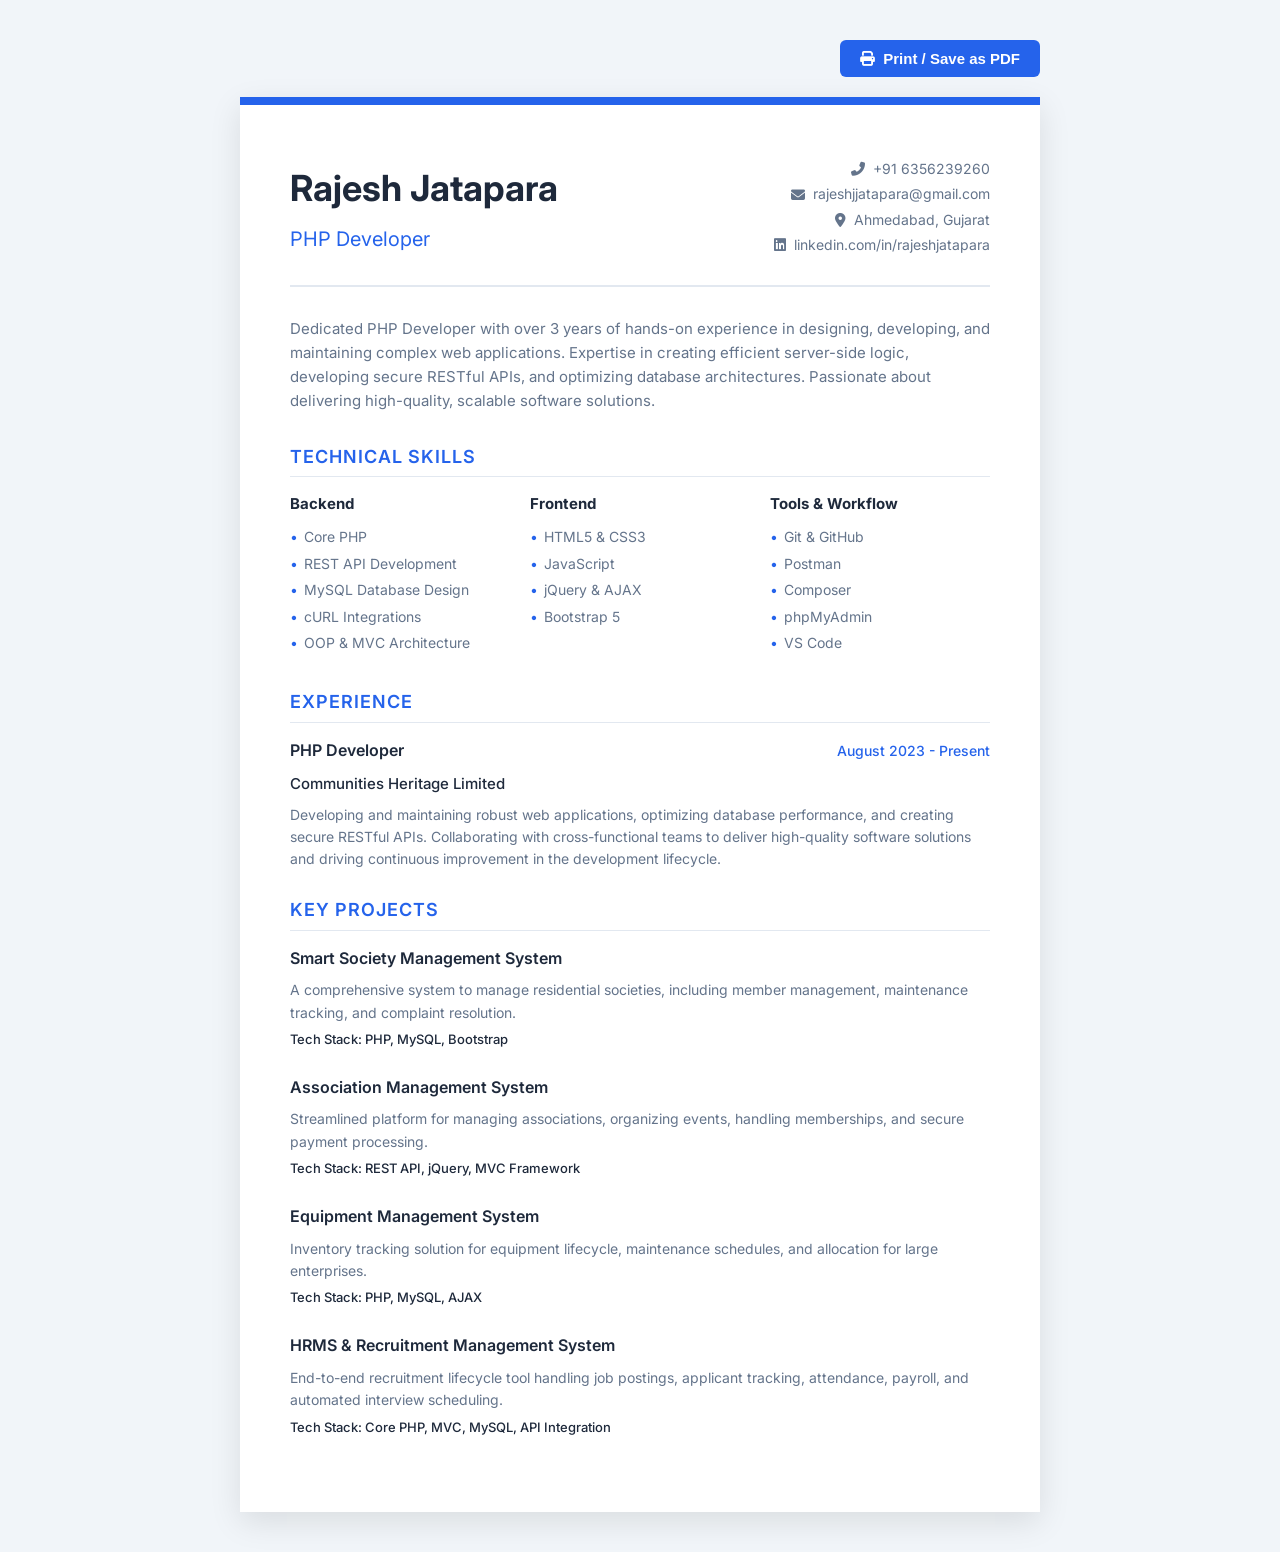
==== resume.html @ 8729abc8 "Initial commit" ====
<!DOCTYPE html>
<html lang="en">
<head>
    <meta charset="UTF-8">
    <meta name="viewport" content="width=device-width, initial-scale=1.0">
    <title>Rajesh Jatapara - Resume</title>
    <!-- Google Fonts -->
    <link rel="preconnect" href="https://fonts.googleapis.com">
    <link rel="preconnect" href="https://fonts.gstatic.com" crossorigin>
    <link href="https://fonts.googleapis.com/css2?family=Inter:wght@300;400;500;600;700&display=swap" rel="stylesheet">
    <link rel="stylesheet" href="https://cdnjs.cloudflare.com/ajax/libs/font-awesome/6.4.2/css/all.min.css">
    <style>
        :root {
            --primary: #2563EB;
            --text-main: #1e293b;
            --text-light: #64748b;
            --bg-light: #f8fafc;
            --border: #e2e8f0;
        }

        body {
            font-family: 'Inter', sans-serif;
            color: var(--text-main);
            background-color: #f1f5f9;
            margin: 0;
            padding: 40px 20px;
            line-height: 1.6;
        }

        .resume-container {
            max-width: 800px;
            margin: 0 auto;
            background: white;
            padding: 50px;
            box-shadow: 0 10px 30px rgba(0,0,0,0.1);
            border-top: 8px solid var(--primary);
            box-sizing: border-box;
        }

        .header {
            display: flex;
            justify-content: space-between;
            align-items: center;
            border-bottom: 2px solid var(--border);
            padding-bottom: 25px;
            margin-bottom: 30px;
        }

        .header-left h1 {
            margin: 0;
            font-size: 36px;
            font-weight: 700;
            color: var(--text-main);
        }

        .header-left h2 {
            margin: 5px 0 0;
            font-size: 20px;
            font-weight: 400;
            color: var(--primary);
        }

        .contact-info {
            text-align: right;
            font-size: 14px;
            color: var(--text-light);
        }

        .contact-info p {
            margin: 3px 0;
            display: flex;
            align-items: center;
            justify-content: flex-end;
            gap: 8px;
        }

        .section-title {
            font-size: 18px;
            font-weight: 600;
            color: var(--primary);
            text-transform: uppercase;
            letter-spacing: 1px;
            margin-bottom: 15px;
            border-bottom: 1px solid var(--border);
            padding-bottom: 5px;
        }

        .summary {
            font-size: 15px;
            color: var(--text-light);
            margin-bottom: 30px;
        }

        .skills-grid {
            display: grid;
            grid-template-columns: repeat(3, 1fr);
            gap: 20px;
            margin-bottom: 30px;
        }

        .skill-group h4 {
            margin: 0 0 10px;
            font-size: 15px;
            color: var(--text-main);
        }

        .skill-list {
            list-style: none;
            padding: 0;
            margin: 0;
            font-size: 14px;
            color: var(--text-light);
        }

        .skill-list li {
            margin-bottom: 4px;
            display: flex;
            align-items: center;
            gap: 6px;
        }

        .skill-list li::before {
            content: '•';
            color: var(--primary);
        }

        .experience-item, .project-item {
            margin-bottom: 25px;
        }

        .item-header {
            display: flex;
            justify-content: space-between;
            align-items: baseline;
            margin-bottom: 8px;
        }

        .item-title {
            font-size: 16px;
            font-weight: 600;
            margin: 0;
        }

        .item-subtitle {
            font-size: 15px;
            font-weight: 500;
            color: var(--text-main);
            margin: 0;
        }

        .item-date {
            font-size: 14px;
            color: var(--primary);
            font-weight: 500;
        }

        .item-desc {
            font-size: 14px;
            color: var(--text-light);
            margin: 8px 0 0;
        }

        .tech-stack {
            font-size: 13px;
            color: var(--text-main);
            font-weight: 500;
            margin-top: 5px;
        }

        /* Action bar for printing */
        .action-bar {
            max-width: 800px;
            margin: 0 auto 20px;
            text-align: right;
        }

        .btn-print {
            background-color: var(--primary);
            color: white;
            border: none;
            padding: 10px 20px;
            font-size: 15px;
            font-weight: 600;
            border-radius: 6px;
            cursor: pointer;
            display: inline-flex;
            align-items: center;
            gap: 8px;
            transition: background-color 0.2s;
        }

        .btn-print:hover {
            background-color: #1d4ed8;
        }

        /* Print Styles */
        @media print {
            body {
                background: white;
                padding: 0;
                -webkit-print-color-adjust: exact;
                print-color-adjust: exact;
            }
            .resume-container {
                box-shadow: none;
                padding: 0;
                max-width: 100%;
            }
            .action-bar {
                display: none;
            }
        }
    </style>
</head>
<body>

    <div class="action-bar">
        <button class="btn-print" onclick="window.print()">
            <i class="fas fa-print"></i> Print / Save as PDF
        </button>
    </div>

    <div class="resume-container">
        
        <div class="header">
            <div class="header-left">
                <h1>Rajesh Jatapara</h1>
                <h2>PHP Developer</h2>
            </div>
            <div class="contact-info">
                <p><i class="fas fa-phone-alt"></i> +91 6356239260</p>
                <p><i class="fas fa-envelope"></i> rajeshjjatapara@gmail.com</p>
                <p><i class="fas fa-map-marker-alt"></i> Ahmedabad, Gujarat</p>
                <p><i class="fab fa-linkedin"></i> linkedin.com/in/rajeshjatapara</p>
            </div>
        </div>

        <div class="summary">
            Dedicated PHP Developer with over 3 years of hands-on experience in designing, developing, and maintaining complex web applications. Expertise in creating efficient server-side logic, developing secure RESTful APIs, and optimizing database architectures. Passionate about delivering high-quality, scalable software solutions.
        </div>

        <h3 class="section-title">Technical Skills</h3>
        <div class="skills-grid">
            <div class="skill-group">
                <h4>Backend</h4>
                <ul class="skill-list">
                    <li>Core PHP</li>
                    <li>REST API Development</li>
                    <li>MySQL Database Design</li>
                    <li>cURL Integrations</li>
                    <li>OOP & MVC Architecture</li>
                </ul>
            </div>
            <div class="skill-group">
                <h4>Frontend</h4>
                <ul class="skill-list">
                    <li>HTML5 & CSS3</li>
                    <li>JavaScript</li>
                    <li>jQuery & AJAX</li>
                    <li>Bootstrap 5</li>
                </ul>
            </div>
            <div class="skill-group">
                <h4>Tools & Workflow</h4>
                <ul class="skill-list">
                    <li>Git & GitHub</li>
                    <li>Postman</li>
                    <li>Composer</li>
                    <li>phpMyAdmin</li>
                    <li>VS Code</li>
                </ul>
            </div>
        </div>

        <h3 class="section-title">Experience</h3>
        <div class="experience-item">
            <div class="item-header">
                <h4 class="item-title">PHP Developer</h4>
                <span class="item-date">August 2023 - Present</span>
            </div>
            <p class="item-subtitle">Communities Heritage Limited</p>
            <p class="item-desc">
                Developing and maintaining robust web applications, optimizing database performance, and creating secure RESTful APIs. Collaborating with cross-functional teams to deliver high-quality software solutions and driving continuous improvement in the development lifecycle.
            </p>
        </div>

        <h3 class="section-title">Key Projects</h3>
        
        <div class="project-item">
            <div class="item-header">
                <h4 class="item-title">Smart Society Management System</h4>
            </div>
            <p class="item-desc">A comprehensive system to manage residential societies, including member management, maintenance tracking, and complaint resolution.</p>
            <p class="tech-stack">Tech Stack: PHP, MySQL, Bootstrap</p>
        </div>

        <div class="project-item">
            <div class="item-header">
                <h4 class="item-title">Association Management System</h4>
            </div>
            <p class="item-desc">Streamlined platform for managing associations, organizing events, handling memberships, and secure payment processing.</p>
            <p class="tech-stack">Tech Stack: REST API, jQuery, MVC Framework</p>
        </div>

        <div class="project-item">
            <div class="item-header">
                <h4 class="item-title">Equipment Management System</h4>
            </div>
            <p class="item-desc">Inventory tracking solution for equipment lifecycle, maintenance schedules, and allocation for large enterprises.</p>
            <p class="tech-stack">Tech Stack: PHP, MySQL, AJAX</p>
        </div>

        <div class="project-item">
            <div class="item-header">
                <h4 class="item-title">HRMS & Recruitment Management System</h4>
            </div>
            <p class="item-desc">End-to-end recruitment lifecycle tool handling job postings, applicant tracking, attendance, payroll, and automated interview scheduling.</p>
            <p class="tech-stack">Tech Stack: Core PHP, MVC, MySQL, API Integration</p>
        </div>

    </div>
</body>
</html>
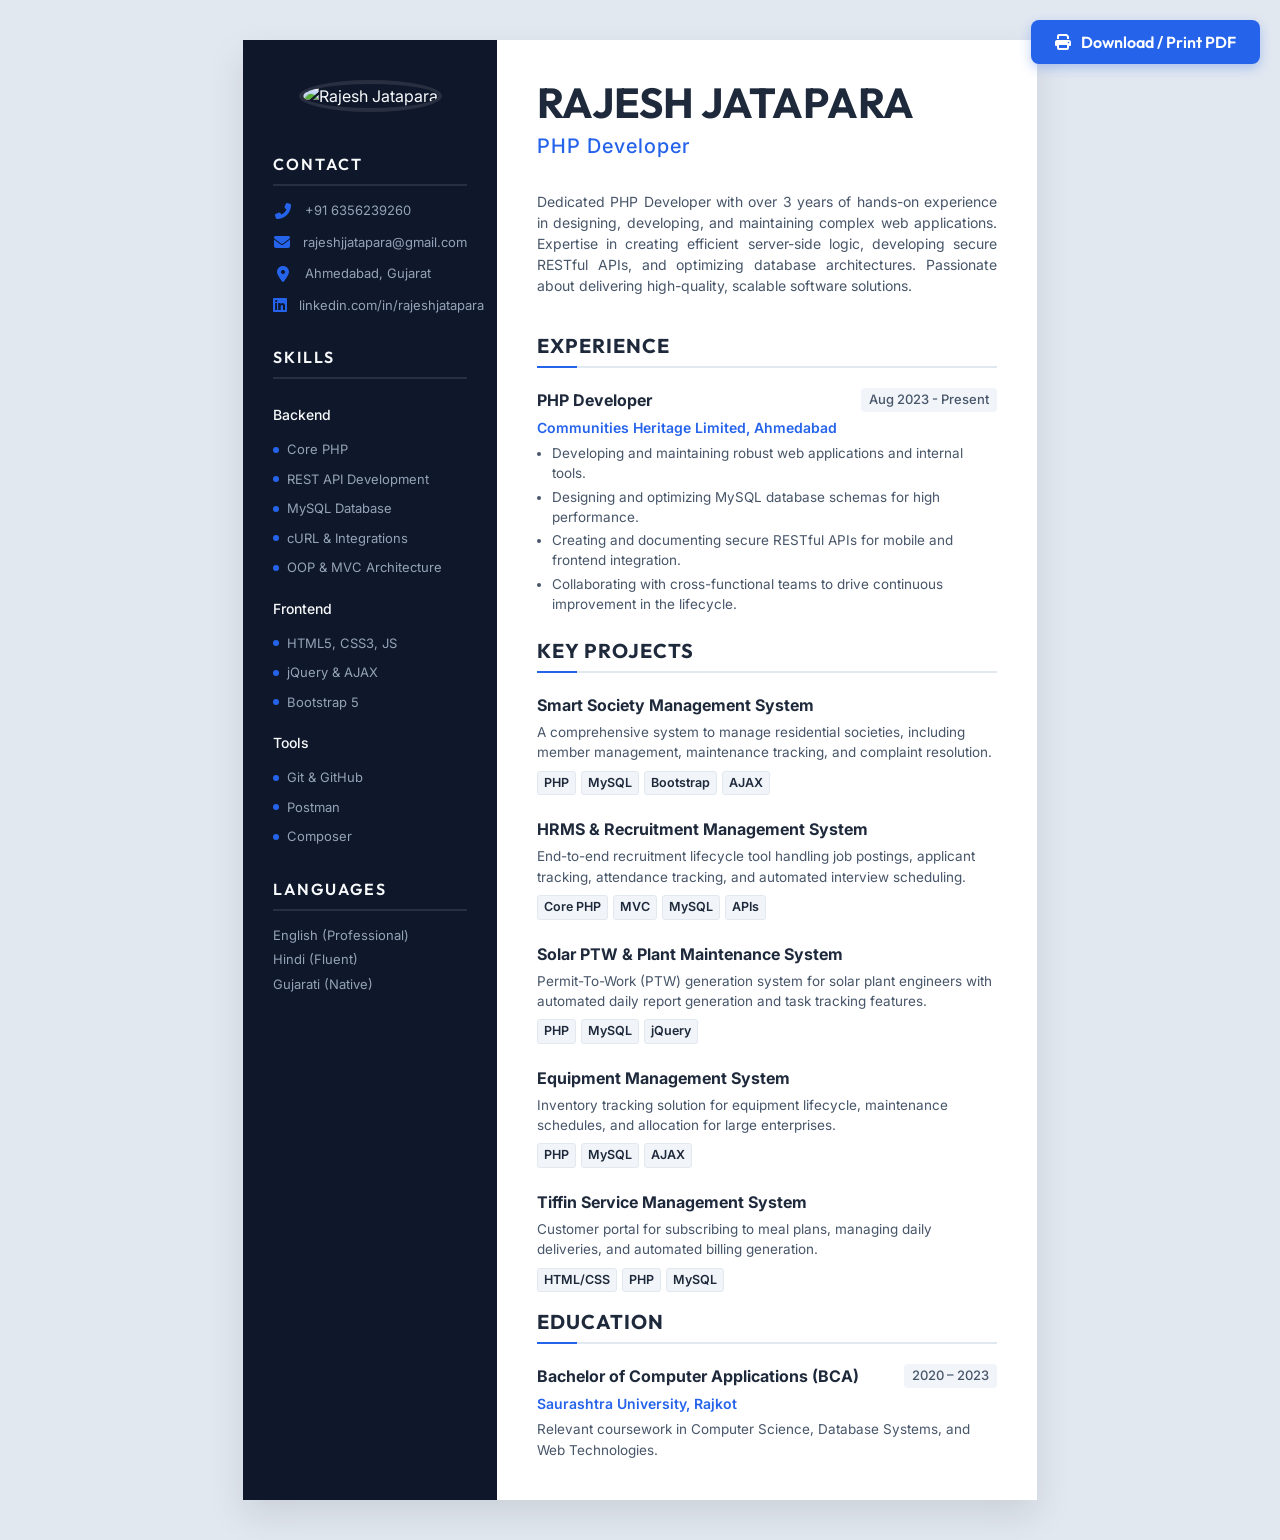
==== commit 1fa03c53: "resume details updated" ====
--- a/resume.html
+++ b/resume.html
@@ -7,207 +7,330 @@
     <!-- Google Fonts -->
     <link rel="preconnect" href="https://fonts.googleapis.com">
     <link rel="preconnect" href="https://fonts.gstatic.com" crossorigin>
-    <link href="https://fonts.googleapis.com/css2?family=Inter:wght@300;400;500;600;700&display=swap" rel="stylesheet">
+    <link href="https://fonts.googleapis.com/css2?family=Outfit:wght@300;400;500;600;700&family=Inter:wght@300;400;500;600;700&display=swap" rel="stylesheet">
     <link rel="stylesheet" href="https://cdnjs.cloudflare.com/ajax/libs/font-awesome/6.4.2/css/all.min.css">
     <style>
         :root {
             --primary: #2563EB;
+            --primary-dark: #1d4ed8;
             --text-main: #1e293b;
-            --text-light: #64748b;
-            --bg-light: #f8fafc;
+            --text-light: #475569;
+            --bg-sidebar: #0f172a;
+            --text-sidebar: #f8fafc;
+            --text-sidebar-muted: #94a3b8;
             --border: #e2e8f0;
+            --page-bg: #e2e8f0;
+        }
+
+        * {
+            box-sizing: border-box;
+            margin: 0;
+            padding: 0;
         }
 
         body {
             font-family: 'Inter', sans-serif;
             color: var(--text-main);
-            background-color: #f1f5f9;
-            margin: 0;
+            background-color: var(--page-bg);
+            line-height: 1.5;
+            -webkit-print-color-adjust: exact;
+            print-color-adjust: exact;
+        }
+
+        /* A4 Page Styling */
+        .page-wrapper {
+            display: flex;
+            justify-content: center;
             padding: 40px 20px;
-            line-height: 1.6;
         }
 
         .resume-container {
-            max-width: 800px;
-            margin: 0 auto;
+            width: 210mm;
+            min-height: 297mm;
             background: white;
-            padding: 50px;
-            box-shadow: 0 10px 30px rgba(0,0,0,0.1);
-            border-top: 8px solid var(--primary);
-            box-sizing: border-box;
+            box-shadow: 0 15px 35px rgba(0,0,0,0.1);
+            display: flex;
+            flex-direction: row;
+            position: relative;
+            overflow: hidden;
+        }
+
+        /* Left Sidebar */
+        .sidebar {
+            width: 32%;
+            background-color: var(--bg-sidebar);
+            color: var(--text-sidebar);
+            padding: 40px 30px;
+            display: flex;
+            flex-direction: column;
+            gap: 30px;
+        }
+
+        .profile-img-container {
+            text-align: center;
+            margin-bottom: 10px;
+        }
+
+        .profile-img {
+            width: 140px;
+            height: 140px;
+            border-radius: 50%;
+            border: 4px solid rgba(255,255,255,0.1);
+            object-fit: cover;
+        }
+
+        .sidebar-section-title {
+            font-family: 'Outfit', sans-serif;
+            font-size: 16px;
+            text-transform: uppercase;
+            letter-spacing: 2px;
+            border-bottom: 2px solid rgba(255,255,255,0.1);
+            padding-bottom: 8px;
+            margin-bottom: 15px;
+            color: var(--text-sidebar);
+            font-weight: 600;
+        }
+
+        .contact-list {
+            list-style: none;
+            font-size: 13px;
+            color: var(--text-sidebar-muted);
+            display: flex;
+            flex-direction: column;
+            gap: 12px;
+        }
+
+        .contact-list li {
+            display: flex;
+            align-items: center;
+            gap: 12px;
+        }
+
+        .contact-list i {
+            color: var(--primary);
+            font-size: 16px;
+            width: 20px;
+            text-align: center;
+        }
+
+        .skills-list {
+            list-style: none;
+            font-size: 13px;
+            color: var(--text-sidebar-muted);
+            display: flex;
+            flex-direction: column;
+            gap: 10px;
+        }
+
+        .skills-list h4 {
+            color: var(--text-sidebar);
+            margin-top: 10px;
+            margin-bottom: 5px;
+            font-size: 14px;
+            font-weight: 500;
+        }
+
+        .skill-item {
+            display: flex;
+            align-items: center;
+            gap: 8px;
+        }
+
+        .skill-item::before {
+            content: '';
+            width: 6px;
+            height: 6px;
+            background: var(--primary);
+            border-radius: 50%;
+        }
+
+        /* Right Main Content */
+        .main-content {
+            width: 68%;
+            padding: 40px 40px;
+            background: #ffffff;
         }
 
         .header {
-            display: flex;
-            justify-content: space-between;
-            align-items: center;
-            border-bottom: 2px solid var(--border);
-            padding-bottom: 25px;
             margin-bottom: 30px;
         }
 
-        .header-left h1 {
-            margin: 0;
-            font-size: 36px;
+        .header h1 {
+            font-family: 'Outfit', sans-serif;
+            font-size: 42px;
             font-weight: 700;
             color: var(--text-main);
-        }
-
-        .header-left h2 {
-            margin: 5px 0 0;
+            line-height: 1.1;
+            margin-bottom: 5px;
+            text-transform: uppercase;
+        }
+
+        .header h2 {
             font-size: 20px;
-            font-weight: 400;
+            font-weight: 500;
             color: var(--primary);
-        }
-
-        .contact-info {
-            text-align: right;
+            letter-spacing: 1px;
+        }
+
+        .main-section-title {
+            font-family: 'Outfit', sans-serif;
+            font-size: 20px;
+            font-weight: 700;
+            color: var(--text-main);
+            text-transform: uppercase;
+            letter-spacing: 1px;
+            border-bottom: 2px solid var(--border);
+            padding-bottom: 5px;
+            margin-bottom: 20px;
+            position: relative;
+        }
+
+        .main-section-title::after {
+            content: '';
+            position: absolute;
+            bottom: -2px;
+            left: 0;
+            width: 40px;
+            height: 2px;
+            background: var(--primary);
+        }
+
+        .summary {
             font-size: 14px;
             color: var(--text-light);
-        }
-
-        .contact-info p {
-            margin: 3px 0;
-            display: flex;
-            align-items: center;
-            justify-content: flex-end;
-            gap: 8px;
-        }
-
-        .section-title {
-            font-size: 18px;
+            margin-bottom: 35px;
+            text-align: justify;
+        }
+
+        .timeline-item {
+            margin-bottom: 22px;
+            position: relative;
+        }
+
+        .item-header {
+            display: flex;
+            justify-content: space-between;
+            align-items: flex-start;
+            margin-bottom: 5px;
+        }
+
+        .item-title {
+            font-size: 16px;
+            font-weight: 700;
+            color: var(--text-main);
+        }
+
+        .item-subtitle {
+            font-size: 14px;
             font-weight: 600;
             color: var(--primary);
-            text-transform: uppercase;
-            letter-spacing: 1px;
-            margin-bottom: 15px;
-            border-bottom: 1px solid var(--border);
-            padding-bottom: 5px;
-        }
-
-        .summary {
-            font-size: 15px;
+            margin-bottom: 5px;
+        }
+
+        .item-date {
+            font-size: 13px;
             color: var(--text-light);
-            margin-bottom: 30px;
-        }
-
-        .skills-grid {
-            display: grid;
-            grid-template-columns: repeat(3, 1fr);
-            gap: 20px;
-            margin-bottom: 30px;
-        }
-
-        .skill-group h4 {
-            margin: 0 0 10px;
-            font-size: 15px;
+            font-weight: 500;
+            background: #f1f5f9;
+            padding: 2px 8px;
+            border-radius: 4px;
+        }
+
+        .item-desc {
+            font-size: 13.5px;
+            color: var(--text-light);
+            margin: 0;
+        }
+        
+        .item-desc-list {
+            padding-left: 15px;
+            font-size: 13.5px;
+            color: var(--text-light);
+            margin-top: 5px;
+        }
+        
+        .item-desc-list li {
+            margin-bottom: 3px;
+        }
+
+        .tech-stack {
+            font-size: 12.5px;
             color: var(--text-main);
-        }
-
-        .skill-list {
-            list-style: none;
-            padding: 0;
-            margin: 0;
-            font-size: 14px;
-            color: var(--text-light);
-        }
-
-        .skill-list li {
-            margin-bottom: 4px;
-            display: flex;
-            align-items: center;
-            gap: 6px;
-        }
-
-        .skill-list li::before {
-            content: '•';
-            color: var(--primary);
-        }
-
-        .experience-item, .project-item {
-            margin-bottom: 25px;
-        }
-
-        .item-header {
-            display: flex;
-            justify-content: space-between;
-            align-items: baseline;
-            margin-bottom: 8px;
-        }
-
-        .item-title {
-            font-size: 16px;
             font-weight: 600;
-            margin: 0;
-        }
-
-        .item-subtitle {
-            font-size: 15px;
-            font-weight: 500;
-            color: var(--text-main);
-            margin: 0;
-        }
-
-        .item-date {
-            font-size: 14px;
-            color: var(--primary);
-            font-weight: 500;
-        }
-
-        .item-desc {
-            font-size: 14px;
-            color: var(--text-light);
-            margin: 8px 0 0;
-        }
-
-        .tech-stack {
-            font-size: 13px;
-            color: var(--text-main);
-            font-weight: 500;
-            margin-top: 5px;
+            margin-top: 8px;
+            display: flex;
+            gap: 5px;
+            flex-wrap: wrap;
+        }
+
+        .tech-stack span {
+            background: #f1f5f9;
+            padding: 2px 6px;
+            border-radius: 3px;
+            border: 1px solid var(--border);
         }
 
         /* Action bar for printing */
         .action-bar {
-            max-width: 800px;
-            margin: 0 auto 20px;
-            text-align: right;
+            position: fixed;
+            top: 20px;
+            right: 20px;
+            z-index: 1000;
         }
 
         .btn-print {
             background-color: var(--primary);
             color: white;
             border: none;
-            padding: 10px 20px;
-            font-size: 15px;
+            padding: 12px 24px;
+            font-size: 16px;
+            font-family: 'Outfit', sans-serif;
             font-weight: 600;
-            border-radius: 6px;
+            border-radius: 8px;
             cursor: pointer;
             display: inline-flex;
             align-items: center;
-            gap: 8px;
-            transition: background-color 0.2s;
+            gap: 10px;
+            box-shadow: 0 4px 12px rgba(37, 99, 235, 0.3);
+            transition: all 0.3s ease;
         }
 
         .btn-print:hover {
-            background-color: #1d4ed8;
+            background-color: var(--primary-dark);
+            transform: translateY(-2px);
+            box-shadow: 0 6px 16px rgba(37, 99, 235, 0.4);
         }
 
         /* Print Styles */
         @media print {
+            @page {
+                size: A4;
+                margin: 0;
+            }
+            
             body {
                 background: white;
                 padding: 0;
-                -webkit-print-color-adjust: exact;
-                print-color-adjust: exact;
+                margin: 0;
             }
+            
+            .page-wrapper {
+                padding: 0;
+                display: block;
+            }
+
             .resume-container {
+                width: 210mm;
+                height: 297mm;
+                min-height: 297mm;
                 box-shadow: none;
-                padding: 0;
-                max-width: 100%;
+                border: none;
+                margin: 0;
+                page-break-inside: avoid;
             }
+
             .action-bar {
-                display: none;
+                display: none !important;
             }
         }
     </style>
@@ -216,108 +339,153 @@
 
     <div class="action-bar">
         <button class="btn-print" onclick="window.print()">
-            <i class="fas fa-print"></i> Print / Save as PDF
+            <i class="fas fa-print"></i> Download / Print PDF
         </button>
     </div>
 
-    <div class="resume-container">
-        
-        <div class="header">
-            <div class="header-left">
-                <h1>Rajesh Jatapara</h1>
-                <h2>PHP Developer</h2>
+    <div class="page-wrapper">
+        <div class="resume-container">
+            
+            <!-- Left Sidebar -->
+            <div class="sidebar">
+                <div class="profile-img-container">
+                    <img src="https://ui-avatars.com/api/?name=Rajesh+Jatapara&size=512&background=2563EB&color=fff" alt="Rajesh Jatapara" class="profile-img">
+                </div>
+
+                <div class="sidebar-section">
+                    <h3 class="sidebar-section-title">Contact</h3>
+                    <ul class="contact-list">
+                        <li><i class="fas fa-phone-alt"></i> +91 6356239260</li>
+                        <li><i class="fas fa-envelope"></i> rajeshjjatapara@gmail.com</li>
+                        <li><i class="fas fa-map-marker-alt"></i> Ahmedabad, Gujarat</li>
+                        <li><i class="fab fa-linkedin"></i> linkedin.com/in/rajeshjatapara</li>
+                    </ul>
+                </div>
+
+                <div class="sidebar-section">
+                    <h3 class="sidebar-section-title">Skills</h3>
+                    
+                    <ul class="skills-list">
+                        <h4>Backend</h4>
+                        <li class="skill-item">Core PHP</li>
+                        <li class="skill-item">REST API Development</li>
+                        <li class="skill-item">MySQL Database</li>
+                        <li class="skill-item">cURL & Integrations</li>
+                        <li class="skill-item">OOP & MVC Architecture</li>
+                        
+                        <h4>Frontend</h4>
+                        <li class="skill-item">HTML5, CSS3, JS</li>
+                        <li class="skill-item">jQuery & AJAX</li>
+                        <li class="skill-item">Bootstrap 5</li>
+                        
+                        <h4>Tools</h4>
+                        <li class="skill-item">Git & GitHub</li>
+                        <li class="skill-item">Postman</li>
+                        <li class="skill-item">Composer</li>
+                    </ul>
+                </div>
+                
+                <div class="sidebar-section">
+                    <h3 class="sidebar-section-title">Languages</h3>
+                    <ul class="contact-list" style="gap: 5px;">
+                        <li>English (Professional)</li>
+                        <li>Hindi (Fluent)</li>
+                        <li>Gujarati (Native)</li>
+                    </ul>
+                </div>
             </div>
-            <div class="contact-info">
-                <p><i class="fas fa-phone-alt"></i> +91 6356239260</p>
-                <p><i class="fas fa-envelope"></i> rajeshjjatapara@gmail.com</p>
-                <p><i class="fas fa-map-marker-alt"></i> Ahmedabad, Gujarat</p>
-                <p><i class="fab fa-linkedin"></i> linkedin.com/in/rajeshjatapara</p>
+
+            <!-- Right Main Content -->
+            <div class="main-content">
+                <div class="header">
+                    <h1>Rajesh Jatapara</h1>
+                    <h2>PHP Developer</h2>
+                </div>
+
+                <div class="summary">
+                    Dedicated PHP Developer with over 3 years of hands-on experience in designing, developing, and maintaining complex web applications. Expertise in creating efficient server-side logic, developing secure RESTful APIs, and optimizing database architectures. Passionate about delivering high-quality, scalable software solutions.
+                </div>
+
+                <h3 class="main-section-title">Experience</h3>
+                <div class="timeline-item">
+                    <div class="item-header">
+                        <div class="item-title">PHP Developer</div>
+                        <div class="item-date">Aug 2023 - Present</div>
+                    </div>
+                    <div class="item-subtitle">Communities Heritage Limited, Ahmedabad</div>
+                    <ul class="item-desc-list">
+                        <li>Developing and maintaining robust web applications and internal tools.</li>
+                        <li>Designing and optimizing MySQL database schemas for high performance.</li>
+                        <li>Creating and documenting secure RESTful APIs for mobile and frontend integration.</li>
+                        <li>Collaborating with cross-functional teams to drive continuous improvement in the lifecycle.</li>
+                    </ul>
+                </div>
+
+                <h3 class="main-section-title">Key Projects</h3>
+                
+                <div class="timeline-item">
+                    <div class="item-header">
+                        <div class="item-title">Smart Society Management System</div>
+                    </div>
+                    <p class="item-desc">A comprehensive system to manage residential societies, including member management, maintenance tracking, and complaint resolution.</p>
+                    <div class="tech-stack">
+                        <span>PHP</span> <span>MySQL</span> <span>Bootstrap</span> <span>AJAX</span>
+                    </div>
+                </div>
+
+                <div class="timeline-item">
+                    <div class="item-header">
+                        <div class="item-title">HRMS & Recruitment Management System</div>
+                    </div>
+                    <p class="item-desc">End-to-end recruitment lifecycle tool handling job postings, applicant tracking, attendance tracking, and automated interview scheduling.</p>
+                    <div class="tech-stack">
+                        <span>Core PHP</span> <span>MVC</span> <span>MySQL</span> <span>APIs</span>
+                    </div>
+                </div>
+                
+                <div class="timeline-item">
+                    <div class="item-header">
+                        <div class="item-title">Solar PTW & Plant Maintenance System</div>
+                    </div>
+                    <p class="item-desc">Permit-To-Work (PTW) generation system for solar plant engineers with automated daily report generation and task tracking features.</p>
+                    <div class="tech-stack">
+                        <span>PHP</span> <span>MySQL</span> <span>jQuery</span>
+                    </div>
+                </div>
+
+                <div class="timeline-item">
+                    <div class="item-header">
+                        <div class="item-title">Equipment Management System</div>
+                    </div>
+                    <p class="item-desc">Inventory tracking solution for equipment lifecycle, maintenance schedules, and allocation for large enterprises.</p>
+                    <div class="tech-stack">
+                        <span>PHP</span> <span>MySQL</span> <span>AJAX</span>
+                    </div>
+                </div>
+                
+                <div class="timeline-item" style="margin-bottom: 0;">
+                    <div class="item-header">
+                        <div class="item-title">Tiffin Service Management System</div>
+                    </div>
+                    <p class="item-desc">Customer portal for subscribing to meal plans, managing daily deliveries, and automated billing generation.</p>
+                    <div class="tech-stack">
+                        <span>HTML/CSS</span> <span>PHP</span> <span>MySQL</span>
+                    </div>
+                </div>
+
+                <h3 class="main-section-title" style="margin-top: 15px;">Education</h3>
+                <div class="timeline-item" style="margin-bottom: 0;">
+                    <div class="item-header">
+                        <div class="item-title">Bachelor of Computer Applications (BCA)</div>
+                        <div class="item-date">2020 &ndash; 2023</div>
+                    </div>
+                    <div class="item-subtitle">Saurashtra University, Rajkot</div>
+                    <p class="item-desc">Relevant coursework in Computer Science, Database Systems, and Web Technologies.</p>
+                </div>
+
             </div>
+            
         </div>
-
-        <div class="summary">
-            Dedicated PHP Developer with over 3 years of hands-on experience in designing, developing, and maintaining complex web applications. Expertise in creating efficient server-side logic, developing secure RESTful APIs, and optimizing database architectures. Passionate about delivering high-quality, scalable software solutions.
-        </div>
-
-        <h3 class="section-title">Technical Skills</h3>
-        <div class="skills-grid">
-            <div class="skill-group">
-                <h4>Backend</h4>
-                <ul class="skill-list">
-                    <li>Core PHP</li>
-                    <li>REST API Development</li>
-                    <li>MySQL Database Design</li>
-                    <li>cURL Integrations</li>
-                    <li>OOP & MVC Architecture</li>
-                </ul>
-            </div>
-            <div class="skill-group">
-                <h4>Frontend</h4>
-                <ul class="skill-list">
-                    <li>HTML5 & CSS3</li>
-                    <li>JavaScript</li>
-                    <li>jQuery & AJAX</li>
-                    <li>Bootstrap 5</li>
-                </ul>
-            </div>
-            <div class="skill-group">
-                <h4>Tools & Workflow</h4>
-                <ul class="skill-list">
-                    <li>Git & GitHub</li>
-                    <li>Postman</li>
-                    <li>Composer</li>
-                    <li>phpMyAdmin</li>
-                    <li>VS Code</li>
-                </ul>
-            </div>
-        </div>
-
-        <h3 class="section-title">Experience</h3>
-        <div class="experience-item">
-            <div class="item-header">
-                <h4 class="item-title">PHP Developer</h4>
-                <span class="item-date">August 2023 - Present</span>
-            </div>
-            <p class="item-subtitle">Communities Heritage Limited</p>
-            <p class="item-desc">
-                Developing and maintaining robust web applications, optimizing database performance, and creating secure RESTful APIs. Collaborating with cross-functional teams to deliver high-quality software solutions and driving continuous improvement in the development lifecycle.
-            </p>
-        </div>
-
-        <h3 class="section-title">Key Projects</h3>
-        
-        <div class="project-item">
-            <div class="item-header">
-                <h4 class="item-title">Smart Society Management System</h4>
-            </div>
-            <p class="item-desc">A comprehensive system to manage residential societies, including member management, maintenance tracking, and complaint resolution.</p>
-            <p class="tech-stack">Tech Stack: PHP, MySQL, Bootstrap</p>
-        </div>
-
-        <div class="project-item">
-            <div class="item-header">
-                <h4 class="item-title">Association Management System</h4>
-            </div>
-            <p class="item-desc">Streamlined platform for managing associations, organizing events, handling memberships, and secure payment processing.</p>
-            <p class="tech-stack">Tech Stack: REST API, jQuery, MVC Framework</p>
-        </div>
-
-        <div class="project-item">
-            <div class="item-header">
-                <h4 class="item-title">Equipment Management System</h4>
-            </div>
-            <p class="item-desc">Inventory tracking solution for equipment lifecycle, maintenance schedules, and allocation for large enterprises.</p>
-            <p class="tech-stack">Tech Stack: PHP, MySQL, AJAX</p>
-        </div>
-
-        <div class="project-item">
-            <div class="item-header">
-                <h4 class="item-title">HRMS & Recruitment Management System</h4>
-            </div>
-            <p class="item-desc">End-to-end recruitment lifecycle tool handling job postings, applicant tracking, attendance, payroll, and automated interview scheduling.</p>
-            <p class="tech-stack">Tech Stack: Core PHP, MVC, MySQL, API Integration</p>
-        </div>
-
     </div>
 </body>
 </html>
